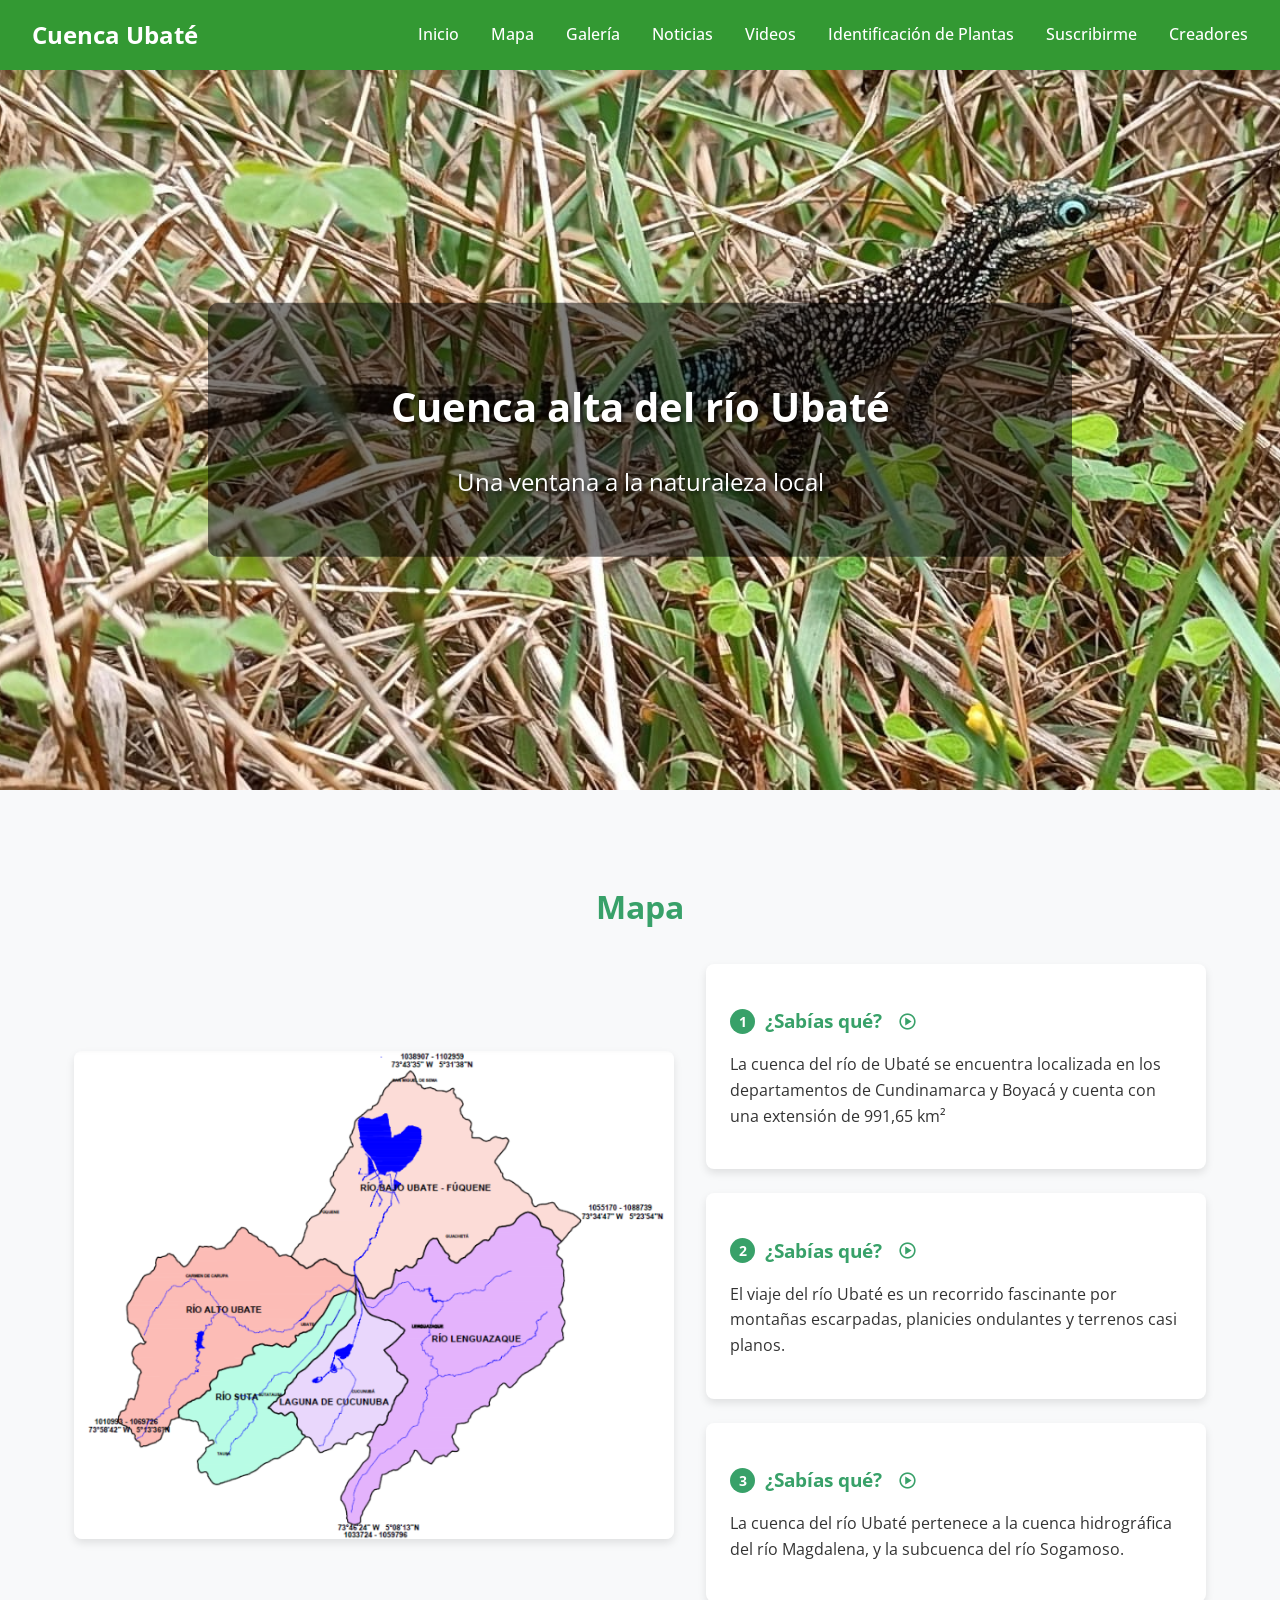
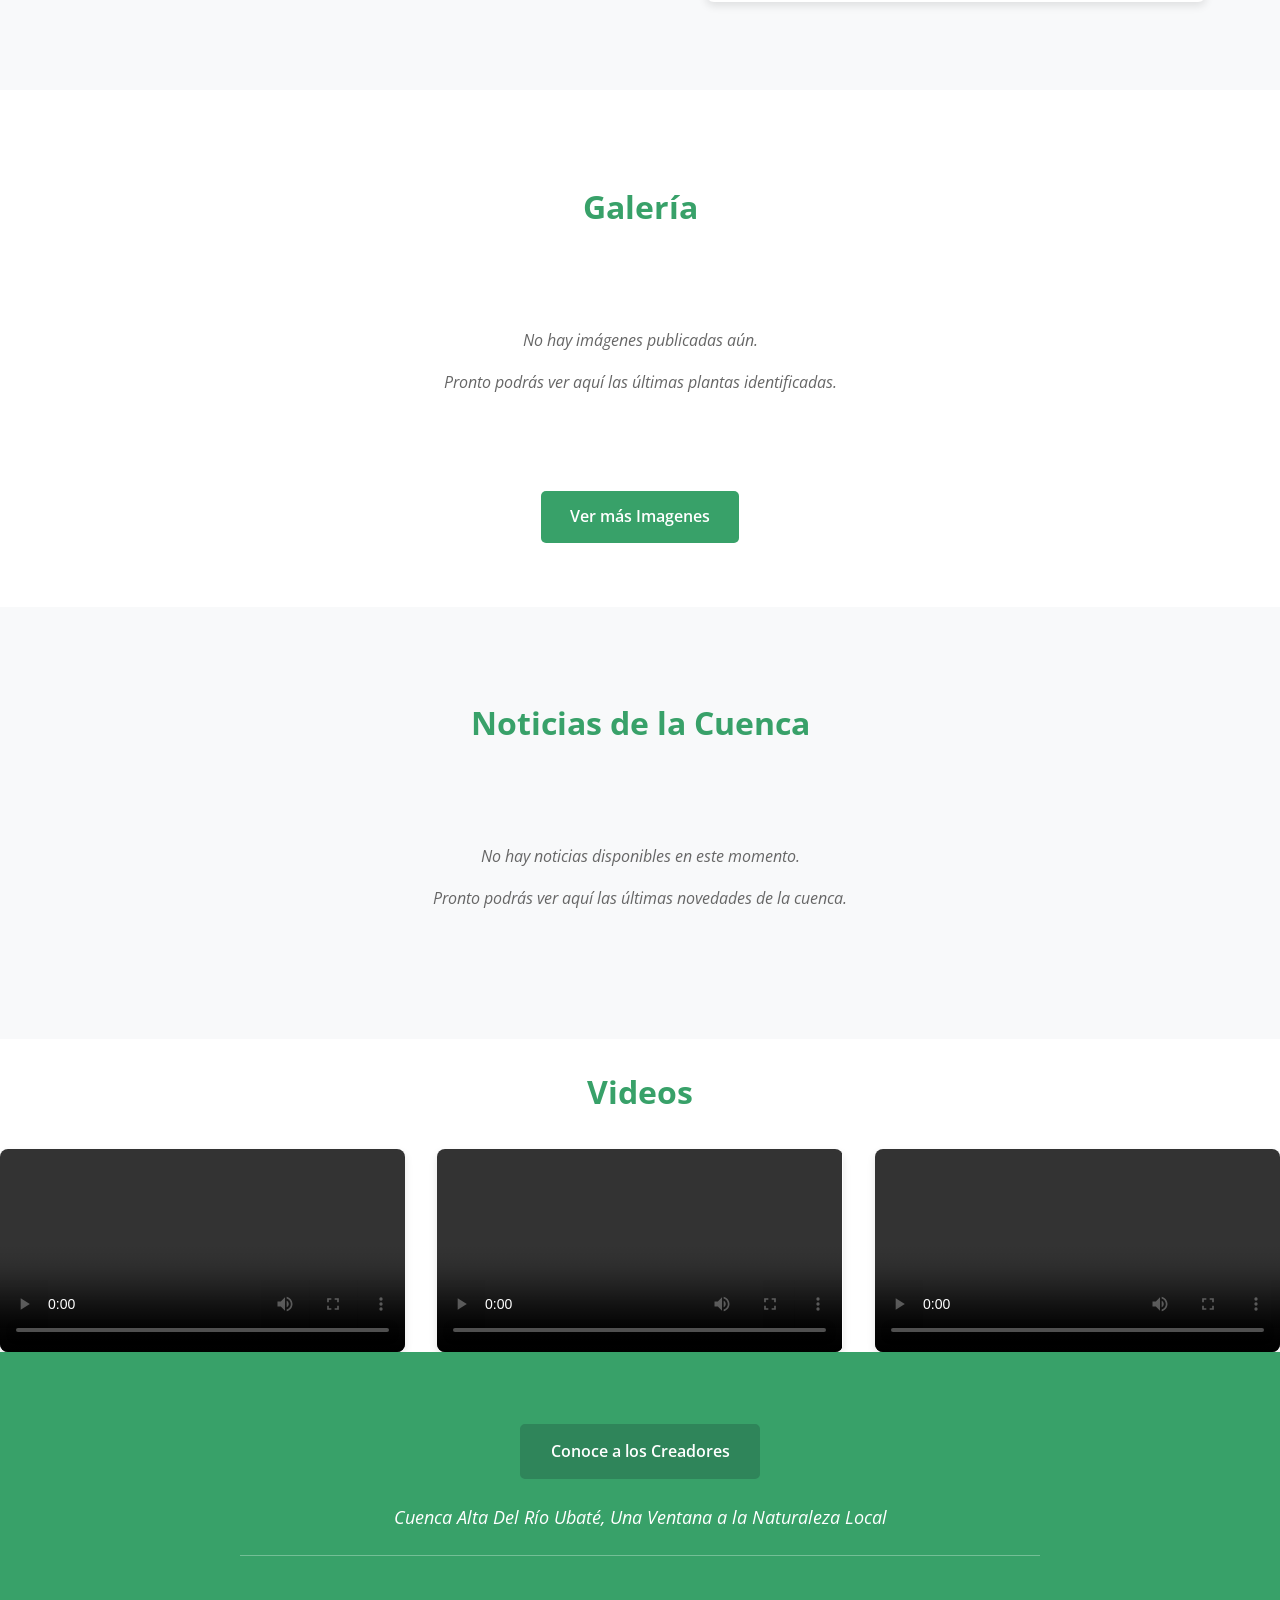
==== index.html @ 206777fc "Add files via upload" ====
<!DOCTYPE html>
<html lang="es">
<head>
    <meta charset="UTF-8">
    <meta name="viewport" content="width=device-width, initial-scale=1.0">
    <title>Cuenca Alta del Río de Ubaté</title>
    <!-- CSS -->
    <link rel="stylesheet" href="assets/css/styles.css">
    <link href="https://fonts.googleapis.com/css2?family=Open+Sans:wght@300;400;700&display=swap" rel="stylesheet">
    <link href='https://unpkg.com/boxicons@2.0.5/css/boxicons.min.css' rel='stylesheet'>
</head>
<body>
    <!-- Menú de navegación -->
    <header class="header">
        <nav class="nav">
            <a href="bienvenido.html" class="logo">Cuenca Ubaté</a>
            <ul class="nav-menu">
                <li class="nav-item"><a href="#Inicio" class="nav-link">Inicio</a></li>
                <li class="nav-item"><a href="#Mapa" class="nav-link">Mapa</a></li>
                <li class="nav-item"><a href="#Galeria" class="nav-link">Galería</a></li>
                <li class="nav-item"><a href="#Noticias" class="nav-link">Noticias</a></li>
                <li class="nav-item"><a href="#Biodiversidad" class="nav-link">Videos</a></li>
                <li class="nav-item"><a href="identificador-plantas.html" class="nav-link">Identificación de Plantas</a></li>
                <li class="nav-item"><a href="suscripcion.html" class="nav-link">Suscribirme</a></li>
                <li class="nav-item"><a href="contactos.html" class="nav-link">Creadores</a></li>
            </ul>
            <div class="hamburguer">
                <i class='bx bx-menu'></i>
            </div>
        </nav>
    </header>

    <!-- Carrusel -->
    <section id="Inicio" class="carousel">
        <div class="carousel-inner">
            <div class="carousel-item active">
                <img src="assets/img/imagen1.jpeg" alt="Imagen 1">
                <div class="carousel-caption">
                    <h3>Cuenca alta del río Ubaté</h3>
                    <p>Una ventana a la naturaleza local</p>
                </div>
            </div>
            <div class="carousel-item">
                <img src="assets/img/imagen2.jpeg" alt="Imagen 2">
                <div class="carousel-caption">
                    <h3>Cuenca alta del río Ubaté</h3>
                    <p>Una ventana a la naturaleza local</p>
                </div>
            </div>
            <div class="carousel-item">
                <img src="assets/img/imagen3.jpeg" alt="Imagen 3">
                <div class="carousel-caption">
                    <h3>Cuenca alta del río Ubaté</h3>
                    <p>Una ventana a la naturaleza local</p>
                </div>
            </div>
        </div>
    </section>

    <!-- Sección del Mapa -->
    <section class="services contenedor" id="Mapa">
        <div class="plant-decoration section-plant"></div>
        <h2 class="subtitulo">Mapa</h2>
        <div class="contenedor-servicio">
            <div class="mapa-container">
                <a href="mapa.html" target="_blank">
                    <img src="assets/img/mapa.PNG" alt="Mapa Cuenca Ubaté" class="mapa-imagen">
                </a>
            </div>
            <div class="checklist-servicio">
                <div class="service">
                    <h3 class="n-service"><span class="number">1</span>¿Sabías qué?
                        <button class="audio-player" data-audio="assets/img/audio1.mp3">
                            <i class='bx bx-play-circle'></i>
                            <i class='bx bx-pause-circle'></i>
                        </button>
                    </h3>
                    <p>La cuenca del río de Ubaté se encuentra localizada en los departamentos de Cundinamarca y Boyacá y cuenta con una extensión de 991,65 km²</p>
                </div>
                <div class="service">
                    <h3 class="n-service"><span class="number">2</span>¿Sabías qué?
                        <button class="audio-player" data-audio="assets/img/audio2.mp3">
                            <i class='bx bx-play-circle'></i>
                            <i class='bx bx-pause-circle'></i>
                        </button>
                    </h3>
                    <p>El viaje del río Ubaté es un recorrido fascinante por montañas escarpadas, planicies ondulantes y terrenos casi planos.</p>
                </div>
                <div class="service">
                    <h3 class="n-service"><span class="number">3</span>¿Sabías qué?
                        <button class="audio-player" data-audio="assets/img/audio3.mp3">
                            <i class='bx bx-play-circle'></i>
                            <i class='bx bx-pause-circle'></i>
                        </button>
                    </h3>
                    <p>La cuenca del río Ubaté pertenece a la cuenca hidrográfica del río Magdalena, y la subcuenca del río Sogamoso.</p>
                </div>
            </div>
        </div>
    </section>

    <!-- Galería Modificada -->
    <section class="gallery" id="Galeria">
        <div class="plant-decoration gallery-plant"></div>
        <div class="contenedor">
            <h2 class="subtitulo">Galería</h2>
            <div class="contenedor-galeria centered-gallery" id="imageGallery">
                <!-- Las 3 últimas imágenes se cargarán aquí dinámicamente -->
            </div>
            <!-- Enlace a galería completa -->
            <div class="view-more">
                <a href="galeria_completa.html">Ver más Imagenes</a>
            </div>
        </div>
    </section>

<!-- Sección de Noticias -->
<section class="news contenedor" id="Noticias">
    <div class="plant-decoration news-plant"></div>
    <h2 class="subtitulo">Noticias de la Cuenca</h2>
    <div class="noticias-container" id="noticiasContainer">
        <!-- Las noticias se cargarán aquí dinámicamente como carrusel -->
    </div>
</section>

    <!-- Lightbox -->
    <div class="imagen-light">
        <img src="img/close.svg" alt="Cerrar" class="close">
        <img src="" alt="" class="agregar-imagen">
        <div class="image-info">
            <h3 class="image-title"></h3>
            <p class="image-description"></p>
        </div>
    </div>

    <!-- Videos -->
    <section class="contenedor" id="Biodiversidad">
        <div class="plant-decoration video-plant"></div>
        <h2 class="subtitulo">Videos</h2>
        <section class="experts">
            <div class="cont-expert">
                <video src="assets/img/video1.mp4" controls width="100%"></video>
            </div>
            <div class="cont-expert">
                <video src="assets/img/video2.mp4" controls width="100%"></video>
            </div>
            <div class="cont-expert">
                <video src="assets/img/video3.mp4" controls width="100%"></video>
            </div>
        </section>
    </section>

    <!-- Footer -->
    <footer id="contactos" class="footer-green">
        <div class="footer-content">
            <div class="contact-info">
                <div class="names-container">
                    <div class="contact-link">
                        <a href="contactos.html" class="btn-creadores">Conoce a los Creadores</a>
                    </div>
                </div>
                <div class="tagline">
                    <p class="slogan">Cuenca Alta Del Río Ubaté, Una Ventana a la Naturaleza Local</p>
                </div>
            </div>
            <div class="plant-decoration footer-plant"></div>
        </div>
        <div class="line"></div>
    </footer>

    <script src="assets/js/inicio.js" defer></script>
</body>
</html>
---- assets/css/styles.css ----
/* Estilos generales */
body {
    font-family: 'Open Sans', sans-serif;
    margin: 0;
    padding: 0;
    color: #333;
    line-height: 1.6;
    overflow-x: hidden;
    position: relative;
}

/* Header y navegación */
.header {
    background-color: #339933;
    box-shadow: 0 2px 10px rgba(0, 0, 0, 0.1);
    position: fixed;
    width: 100%;
    top: 0;
    z-index: 1000;
}

.nav {
    display: flex;
    justify-content: space-between;
    align-items: center;
    padding: 1rem 2rem;
}

.logo {
    font-size: 1.5rem;
    font-weight: 700;
    color: #ffffff;
    text-decoration: none;
}

.nav-menu {
    display: flex;
    list-style: none;
    margin: 0;
    padding: 0;
}

.nav-item {
    margin-left: 2rem;
}

.nav-link {
    color: #ffffff;
    text-decoration: none;
    font-weight: 500;
    transition: color 0.3s;
}

.nav-link:hover {
    color: #c8e6c9;
}

.hamburguer {
    display: none;
    cursor: pointer;
    font-size: 1.5rem;
    color: white;
}

/* Carrusel */
.carousel {
    margin-top: 70px;
    position: relative;
    height: 80vh;
    overflow: hidden;
}

.carousel-inner {
    position: relative;
    width: 100%;
    height: 100%;
}

.carousel-item {
    position: absolute;
    width: 100%;
    height: 100%;
    opacity: 0;
    transition: opacity 1s ease-in-out;
}

.carousel-item.active {
    opacity: 1;
}

.carousel-item img {
    width: 100%;
    height: 100%;
    object-fit: cover;
    object-position: center;
}

.carousel-caption {
    position: absolute;
    top: 50%;
    left: 50%;
    transform: translate(-50%, -50%);
    text-align: center;
    color: white;
    text-shadow: 2px 2px 4px rgba(0, 0, 0, 0.7);
    width: 80%;
    max-width: 800px;
    background-color: rgba(0, 0, 0, 0.5);
    padding: 2rem;
    border-radius: 10px;
}

.carousel-caption h3 {
    font-size: 2.5rem;
    margin-bottom: 1rem;
}

.carousel-caption p {
    font-size: 1.5rem;
}

/* Sección Mapa */
.services {
    padding: 4rem 2rem;
    position: relative;
    background-color: #f8f9fa;
}

.subtitulo {
    text-align: center;
    font-size: 2rem;
    margin-bottom: 2rem;
    color: #38A169;
}

.contenedor-servicio {
    display: flex;
    flex-wrap: wrap;
    gap: 2rem;
    justify-content: center;
    align-items: center;
}

.mapa-container {
    flex: 1;
    min-width: 300px;
    max-width: 600px;
    border-radius: 8px;
    overflow: hidden;
    box-shadow: 0 4px 8px rgba(0, 0, 0, 0.1);
    transition: transform 0.3s;
}

.mapa-container:hover {
    transform: translateY(-5px);
}

.mapa-imagen {
    width: 100%;
    height: auto;
    display: block;
    transition: transform 0.3s;
}

.mapa-imagen:hover {
    transform: scale(1.02);
}

.checklist-servicio {
    flex: 1;
    min-width: 300px;
    max-width: 500px;
}

.service {
    background: #fff;
    padding: 1.5rem;
    margin-bottom: 1.5rem;
    border-radius: 8px;
    box-shadow: 0 4px 8px rgba(0, 0, 0, 0.1);
    transition: transform 0.3s;
}

.service:hover {
    transform: translateY(-5px);
}

.n-service {
    display: flex;
    align-items: center;
    color: #38A169;
    margin-bottom: 0.5rem;
}

.number {
    display: inline-block;
    background: #38A169;
    color: white;
    width: 25px;
    height: 25px;
    border-radius: 50%;
    text-align: center;
    line-height: 25px;
    margin-right: 10px;
    font-size: 0.9rem;
}

.audio-player {
    background: none;
    border: none;
    color: #38A169;
    font-size: 1.2rem;
    margin-left: 10px;
    cursor: pointer;
    display: flex;
    align-items: center;
}

.audio-player .bx-pause-circle {
    display: none;
}

/* Galería */
.gallery {
    padding: 4rem 2rem;
    background-color: #fff;
    position: relative;
}

.contenedor-galeria {
    display: grid;
    grid-template-columns: repeat(auto-fill, minmax(300px, 1fr));
    gap: 1.5rem;
    margin-top: 2rem;
}

.img-gallery {
    position: relative;
    border-radius: 8px;
    overflow: hidden;
    box-shadow: 0 4px 8px rgba(0, 0, 0, 0.1);
    transition: transform 0.3s, box-shadow 0.3s;
}

.img-gallery:hover {
    transform: translateY(-5px);
    box-shadow: 0 6px 12px rgba(0, 0, 0, 0.15);
}

.img-gallery img {
    width: 100%;
    height: 250px;
    object-fit: cover;
    display: block;
}

.image-info {
    padding: 1rem;
    background: white;
}

.image-info h3 {
    margin: 0;
    color: #38A169;
}

.image-info p {
    margin: 0.5rem 0 0;
    color: #666;
    font-size: 0.9rem;
}

.view-more {
    text-align: center;
    margin-top: 2rem;
}

.view-more a {
    display: inline-block;
    padding: 0.8rem 1.8rem;
    background: #38A169;
    color: white;
    text-decoration: none;
    border-radius: 5px;
    font-weight: 600;
    transition: background 0.3s;
}

.view-more a:hover {
    background: #2F855A;
}

/* Videos */
.experts {
    display: grid;
    grid-template-columns: repeat(auto-fit, minmax(300px, 1fr));
    gap: 2rem;
    margin-top: 2rem;
}

.cont-expert {
    background: white;
    border-radius: 8px;
    overflow: hidden;
    box-shadow: 0 4px 8px rgba(0, 0, 0, 0.1);
    transition: transform 0.3s;
}

.cont-expert:hover {
    transform: translateY(-5px);
}

.cont-expert video {
    width: 100%;
    display: block;
}

/* Footer */
.footer-green {
    background: #38A169;
    color: white;
    padding: 3rem 2rem;
    text-align: center;
    position: relative;
}

.footer-content {
    max-width: 1200px;
    margin: 0 auto;
}

.names-container {
    margin-bottom: 1rem;
}

.brand {
    margin: 0.5rem 0;
    font-size: 1.2rem;
}

.slogan {
    font-size: 1.1rem;
    font-style: italic;
    margin-bottom: 1.5rem;
}

.line {
    height: 1px;
    background: rgba(255, 255, 255, 0.3);
    margin: 1.5rem auto;
    max-width: 800px;
}

/* Lightbox */
.imagen-light {
    position: fixed;
    top: 0;
    left: 0;
    width: 100%;
    height: 100%;
    background: rgba(0, 0, 0, 0.8);
    display: flex;
    justify-content: center;
    align-items: center;
    z-index: 2000;
    opacity: 0;
    pointer-events: none;
    transition: opacity 0.3s;
}

.imagen-light.show {
    opacity: 1;
    pointer-events: auto;
}

.imagen-light img.close {
    position: absolute;
    top: 20px;
    right: 20px;
    width: 30px;
    cursor: pointer;
    filter: brightness(0) invert(1);
}

.imagen-light .agregar-imagen {
    max-width: 80%;
    max-height: 80%;
    object-fit: contain;
}

.imagen-light .image-info {
    position: absolute;
    bottom: 20px;
    left: 0;
    right: 0;
    background: rgba(0, 0, 0, 0.7);
    color: white;
    padding: 1rem;
    text-align: center;
}

/* Modal de Login */
.modal {
    display: none;
    position: fixed;
    top: 0;
    left: 0;
    width: 100%;
    height: 100%;
    background: rgba(0, 0, 0, 0.5);
    z-index: 1000;
    justify-content: center;
    align-items: center;
}

.modal.show {
    display: flex;
}

.modal-content {
    background: white;
    padding: 2rem;
    border-radius: 8px;
    width: 90%;
    max-width: 400px;
    position: relative;
}

.close-modal {
    position: absolute;
    top: 10px;
    right: 10px;
    font-size: 1.5rem;
    cursor: pointer;
    color: #666;
}

.form-group {
    margin-bottom: 1.5rem;
}

.form-group label {
    display: block;
    margin-bottom: 0.5rem;
    font-weight: 600;
    color: #333;
}

.form-group input {
    width: 100%;
    padding: 0.8rem;
    border: 1px solid #ddd;
    border-radius: 4px;
    font-size: 1rem;
    transition: border-color 0.3s;
}

.form-group input:focus {
    border-color: #38A169;
    outline: none;
}

.submit-btn {
    width: 100%;
    padding: 0.8rem;
    background: #38A169;
    color: white;
    border: none;
    border-radius: 4px;
    font-size: 1rem;
    font-weight: 600;
    cursor: pointer;
    transition: background 0.3s;
}

.submit-btn:hover {
    background: #2F855A;
}

/* Efecto shake para errores */
@keyframes shake {
    0%, 100% { transform: translateX(0); }
    20%, 60% { transform: translateX(-5px); }
    40%, 80% { transform: translateX(5px); }
}

.shake {
    animation: shake 0.5s ease;
}

/* Mensajes de error/success */
.error-message {
    display: none;
    color: #e53e3e;
    background: #fed7d7;
    padding: 0.5rem 1rem;
    border-radius: 4px;
    margin-top: 0.5rem;
    font-size: 0.9rem;
}

.success-message {
    display: none;
    color: #38a169;
    background: #c6f6d5;
    padding: 0.5rem 1rem;
    border-radius: 4px;
    margin-top: 0.5rem;
    font-size: 0.9rem;
}

/* Sección de Noticias */
.news {
    padding: 4rem 2rem;
    background-color: #f8f9fa;
    position: relative;
}

.noticias-container {
    display: grid;
    grid-template-columns: repeat(auto-fit, minmax(350px, 1fr));
    gap: 2rem;
    margin-top: 2rem;
}

.noticia-card {
    background: white;
    border-radius: 8px;
    overflow: hidden;
    box-shadow: 0 4px 8px rgba(0, 0, 0, 0.1);
    transition: transform 0.3s, box-shadow 0.3s;
}

.noticia-card:hover {
    transform: translateY(-5px);
    box-shadow: 0 6px 12px rgba(0, 0, 0, 0.15);
}

.noticia-imagen {
    width: 100%;
    height: 200px;
    overflow: hidden;
}

.noticia-imagen img {
    width: 100%;
    height: 100%;
    object-fit: cover;
    transition: transform 0.3s;
}

.noticia-card:hover .noticia-imagen img {
    transform: scale(1.05);
}

.noticia-contenido {
    padding: 1.5rem;
}

.noticia-contenido h3 {
    margin: 0 0 0.5rem 0;
    color: #38A169;
    font-size: 1.2rem;
}

.noticia-fecha {
    color: #666;
    font-size: 0.9rem;
    margin-bottom: 1rem;
    font-style: italic;
}

.noticia-descripcion {
    color: #333;
    margin-bottom: 1rem;
    line-height: 1.5;
}

.noticia-enlace {
    display: inline-block;
    color: #38A169;
    text-decoration: none;
    font-weight: 600;
    transition: color 0.3s;
}

.noticia-enlace:hover {
    color: #2F855A;
    text-decoration: underline;
}

/* Mensaje cuando no hay noticias */
.no-news {
    text-align: center;
    padding: 3rem;
    color: #666;
    font-style: italic;
    grid-column: 1 / -1;
}

/* Responsive para noticias */
@media (max-width: 768px) {
    .noticias-container {
        grid-template-columns: 1fr;
    }
    
    .noticia-card {
        margin-bottom: 1rem;
    }
}

/* Responsive */
@media (max-width: 768px) {
    .nav-menu {
        position: fixed;
        top: 70px;
        left: -100%;
        width: 100%;
        height: calc(100vh - 70px);
        background: white;
        flex-direction: column;
        align-items: center;
        padding: 2rem 0;
        transition: left 0.3s;
    }

    .nav-menu.spread {
        left: 0;
    }

    .nav-item {
        margin: 1rem 0;
    }

    .nav-link {
        color: #333;
    }

    .hamburguer {
        display: block;
    }

    .carousel {
        height: 60vh;
    }

    .carousel-caption h3 {
        font-size: 1.8rem;
    }

    .carousel-caption p {
        font-size: 1.2rem;
    }

    .contenedor-servicio {
        flex-direction: column;
    }

    .mapa-container, .checklist-servicio {
        width: 100%;
        max-width: 100%;
    }
}

@media (max-width: 480px) {
    .carousel {
        height: 50vh;
    }

    .carousel-caption {
        padding: 1rem;
        width: 90%;
    }

    .carousel-caption h3 {
        font-size: 1.5rem;
    }

    .carousel-caption p {
        font-size: 1rem;
    }

    .nav {
        padding: 1rem;
    }

    .logo {
        font-size: 1.2rem;
    }
}

/* ANIMACIÓN DE HOJAS - VERSIÓN MEJORADA */
.leaf {
    position: fixed;
    top: -150px;
    width: 120px;
    height: 120px;
    min-width: 120px;
    min-height: 120px;
    z-index: 9998;
    pointer-events: none;
    background-size: contain;
    background-repeat: no-repeat;
    background-position: center;
    opacity: 0;
    animation: falling linear forwards;
    transform-origin: center;
    will-change: transform;
    image-rendering: -webkit-optimize-contrast;
    image-rendering: crisp-edges;
    filter: drop-shadow(2px 2px 3px rgba(0,0,0,0.3));
}

@keyframes falling {
    0% {
        transform: translate(var(--start-x, 0), 0) rotate(0deg) scale(1);
        opacity: 0;
    }
    10% {
        opacity: 0.9;
    }
    90% {
        opacity: 0.9;
    }
    100% {
        transform: translate(var(--end-x, 0), calc(100vh + 150px)) rotate(var(--rotation, 720deg)) scale(1);
        opacity: 0;
    }
}

/* EFECTO SHAKE PARA CONTRASEÑA */
.shake {
    animation: shake 0.5s;
}

@keyframes shake {
    0%, 100% { transform: translateX(0); }
    20%, 60% { transform: translateX(-5px); }
    40%, 80% { transform: translateX(5px); }
}

/* Galería centrada */
.centered-gallery {
    display: flex !important;
    justify-content: center !important;
    flex-wrap: wrap !important;
    gap: 2rem !important;
}

.centered-gallery .img-gallery {
    flex: 0 0 calc(33.333% - 2rem) !important;
    max-width: 350px !important;
    min-width: 300px !important;
}

/* Loading para galería */
.gallery-loading {
    text-align: center;
    padding: 2rem;
    color: #38A169;
}

.gallery-loading .spinner {
    border: 4px solid #f3f3f3;
    border-top: 4px solid #38A169;
    border-radius: 50%;
    width: 40px;
    height: 40px;
    animation: spin 2s linear infinite;
    margin: 0 auto 1rem;
}

@keyframes spin {
    0% { transform: rotate(0deg); }
    100% { transform: rotate(360deg); }
}

/* Mensaje cuando no hay imágenes */
.no-images {
    text-align: center;
    padding: 3rem;
    color: #666;
    font-style: italic;
}


/* Carrusel de Noticias */
.news-carousel {
    position: relative;
    max-width: 1200px;
    margin: 0 auto;
    padding: 0 50px;
}

.carousel-container {
    position: relative;
    overflow: hidden;
    border-radius: 12px;
    box-shadow: 0 8px 32px rgba(0, 0, 0, 0.1);
}

.carousel-track {
    display: flex;
    transition: transform 0.5s ease-in-out;
}

.carousel-slide {
    flex: 0 0 100%;
    display: none;
    opacity: 0;
    transition: opacity 0.5s ease-in-out;
}

.carousel-slide.active {
    display: block;
    opacity: 1;
}

.carousel-btn {
    position: absolute;
    top: 50%;
    transform: translateY(-50%);
    background: rgba(56, 161, 105, 0.8);
    border: none;
    color: white;
    width: 50px;
    height: 50px;
    border-radius: 50%;
    cursor: pointer;
    display: flex;
    align-items: center;
    justify-content: center;
    font-size: 24px;
    transition: all 0.3s ease;
    z-index: 10;
}

.carousel-btn:hover {
    background: rgba(56, 161, 105, 1);
    transform: translateY(-50%) scale(1.1);
}

.prev-btn {
    left: 10px;
}

.next-btn {
    right: 10px;
}

.carousel-indicators {
    display: flex;
    justify-content: center;
    gap: 10px;
    margin-top: 20px;
}

.indicator {
    width: 12px;
    height: 12px;
    border-radius: 50%;
    border: none;
    background: #ccc;
    cursor: pointer;
    transition: all 0.3s ease;
}

.indicator.active {
    background: #38A169;
    transform: scale(1.2);
}

.indicator:hover {
    background: #38A169;
}

/* Noticias en carrusel - ajustes */
.news-carousel .noticia-card {
    margin: 0;
    height: auto;
    min-height: 400px;
}

.news-carousel .noticia-imagen {
    height: 300px;
}

/* Lightbox mejorado */
.imagen-light {
    position: fixed;
    top: 0;
    left: 0;
    width: 100%;
    height: 100%;
    background: rgba(0, 0, 0, 0.95);
    display: flex;
    justify-content: center;
    align-items: center;
    z-index: 2000;
    opacity: 0;
    pointer-events: none;
    transition: opacity 0.3s;
}

.imagen-light.show {
    opacity: 1;
    pointer-events: auto;
}

.imagen-light .close {
    position: absolute;
    top: 30px;
    right: 30px;
    width: 40px;
    height: 40px;
    cursor: pointer;
    filter: brightness(0) invert(1);
    z-index: 2001;
    background: rgba(255, 255, 255, 0.1);
    border-radius: 50%;
    padding: 8px;
    transition: all 0.3s ease;
}

.imagen-light .close:hover {
    background: rgba(255, 255, 255, 0.2);
    transform: scale(1.1);
}

.imagen-light .agregar-imagen {
    max-width: 90%;
    max-height: 70vh;
    object-fit: contain;
    border-radius: 8px;
    box-shadow: 0 20px 60px rgba(0, 0, 0, 0.5);
}

.imagen-light .image-info {
    position: absolute;
    bottom: 30px;
    left: 50%;
    transform: translateX(-50%);
    background: rgba(0, 0, 0, 0.8);
    color: white;
    padding: 1.5rem 2rem;
    text-align: center;
    border-radius: 8px;
    max-width: 600px;
    width: 90%;
}

.imagen-light .image-title {
    margin: 0 0 0.5rem 0;
    font-size: 1.5rem;
    color: #38A169;
}

.imagen-light .image-description {
    margin: 0;
    font-size: 1rem;
    line-height: 1.5;
}

/* Menú hamburguesa mejorado para móviles */
@media (max-width: 768px) {
    .nav-menu {
        position: fixed;
        top: 70px;
        left: -100%;
        width: 100%;
        height: calc(100vh - 70px);
        background: white;
        flex-direction: column;
        align-items: center;
        padding: 2rem 0;
        transition: left 0.3s ease-in-out;
        z-index: 999;
        box-shadow: 0 5px 15px rgba(0, 0, 0, 0.1);
    }

    .nav-menu.spread {
        left: 0;
    }

    .nav-item {
        margin: 1rem 0;
        width: 100%;
        text-align: center;
    }

    .nav-link {
        color: #333;
        font-size: 1.1rem;
        padding: 0.8rem 2rem;
        display: block;
        width: 100%;
        transition: background-color 0.3s;
    }

    .nav-link:hover {
        background-color: #f8f9fa;
        color: #38A169;
    }

    .hamburguer {
        display: block;
        z-index: 1000;
    }

    /* Carrusel de noticias en móviles */
    .news-carousel {
        padding: 0 20px;
    }

    .carousel-btn {
        width: 40px;
        height: 40px;
        font-size: 20px;
    }

    .prev-btn {
        left: 5px;
    }

    .next-btn {
        right: 5px;
    }

    .news-carousel .noticia-imagen {
        height: 200px;
    }

    /* Lightbox en móviles */
    .imagen-light .close {
        top: 15px;
        right: 15px;
        width: 35px;
        height: 35px;
    }

    .imagen-light .agregar-imagen {
        max-width: 95%;
        max-height: 60vh;
    }

    .imagen-light .image-info {
        bottom: 15px;
        padding: 1rem;
    }

    .imagen-light .image-title {
        font-size: 1.2rem;
    }

    .imagen-light .image-description {
        font-size: 0.9rem;
    }
}

@media (max-width: 480px) {
    .news-carousel {
        padding: 0 10px;
    }

    .carousel-btn {
        width: 35px;
        height: 35px;
        font-size: 18px;
    }

    .news-carousel .noticia-imagen {
        height: 180px;
    }
}


/* Nueva regla para la frase sobre la cuenca */
.cuenca-quote {
    font-style: italic;
    color: rgba(255, 255, 255, 0.9);
    font-size: 1.1rem;
    line-height: 1.6;
    margin: 1rem 0;
    text-align: center;
    max-width: 800px;
    margin-left: auto;
    margin-right: auto;
    text-shadow: 1px 1px 2px rgba(0, 0, 0, 0.3);
}

/* Botón para creadores */
.contact-link {
    text-align: center;
    margin: 1.5rem 0;
}

.btn-creadores {
    display: inline-block;
    padding: 0.8rem 1.8rem;
    background: #2F855A;
    color: white;
    text-decoration: none;
    border-radius: 5px;
    font-weight: 600;
    transition: all 0.3s ease;
    border: 2px solid #2F855A;
}

.btn-creadores:hover {
    background: transparent;
    color: white;
    border-color: white;
}

/* Enlace activo en el menú */
.nav-link.active {
    color: #c8e6c9;
    font-weight: 600;
}
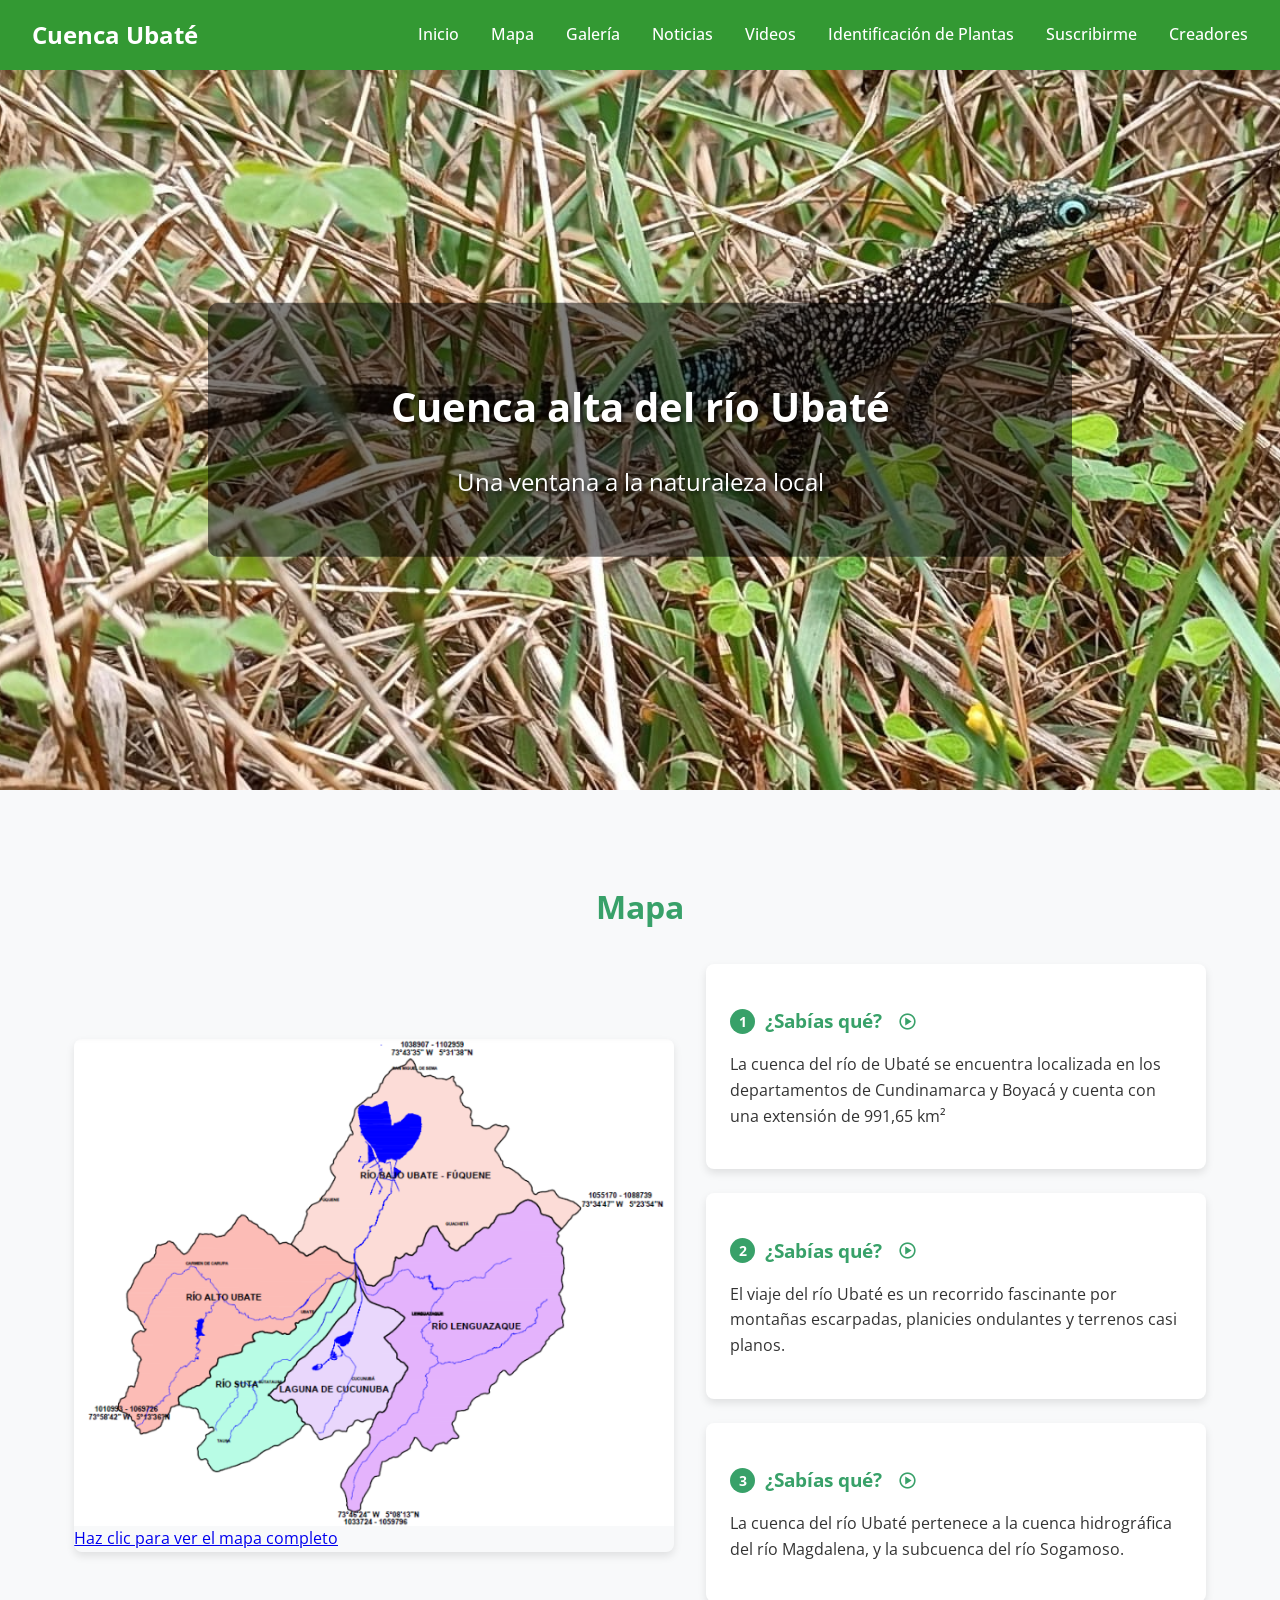
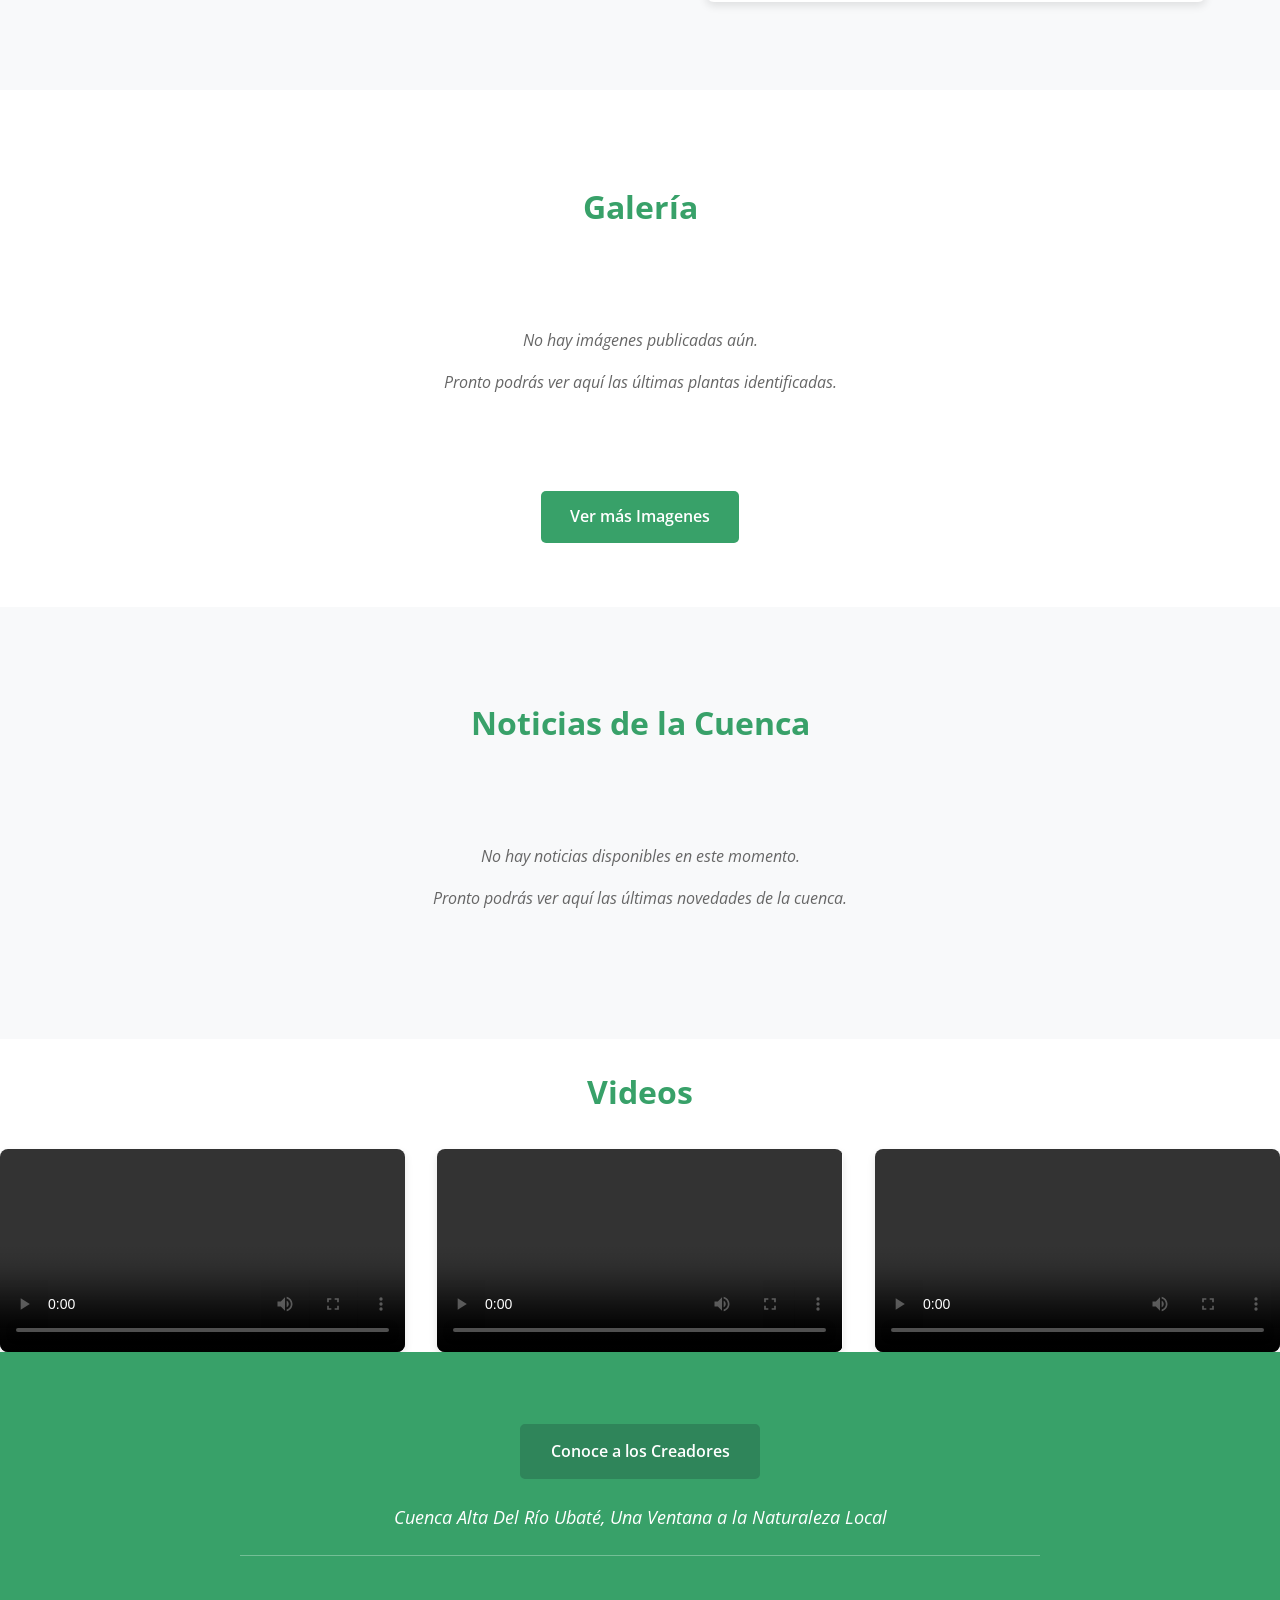
==== commit 46a931ad: "Fix map section link to use relative path Corrected the link in the map section to use a relative pa" ====
--- a/index.html
+++ b/index.html
@@ -57,14 +57,18 @@
         </div>
     </section>
 
-    <!-- Sección del Mapa -->
+    <!-- Sección del Mapa - ENLACE CORREGIDO -->
     <section class="services contenedor" id="Mapa">
         <div class="plant-decoration section-plant"></div>
         <h2 class="subtitulo">Mapa</h2>
         <div class="contenedor-servicio">
             <div class="mapa-container">
-                <a href="mapa.html" target="_blank">
+                <!-- 🔥 ENLACE CORREGIDO: Quitar target="_blank" y usar ruta relativa -->
+                <a href="./mapa.html">
                     <img src="assets/img/mapa.PNG" alt="Mapa Cuenca Ubaté" class="mapa-imagen">
+                    <div class="mapa-overlay">
+                        <span>Haz clic para ver el mapa completo</span>
+                    </div>
                 </a>
             </div>
             <div class="checklist-servicio">
@@ -99,6 +103,7 @@
         </div>
     </section>
 
+    <!-- Resto del código se mantiene igual -->
     <!-- Galería Modificada -->
     <section class="gallery" id="Galeria">
         <div class="plant-decoration gallery-plant"></div>
@@ -114,18 +119,18 @@
         </div>
     </section>
 
-<!-- Sección de Noticias -->
-<section class="news contenedor" id="Noticias">
-    <div class="plant-decoration news-plant"></div>
-    <h2 class="subtitulo">Noticias de la Cuenca</h2>
-    <div class="noticias-container" id="noticiasContainer">
-        <!-- Las noticias se cargarán aquí dinámicamente como carrusel -->
-    </div>
-</section>
+    <!-- Sección de Noticias -->
+    <section class="news contenedor" id="Noticias">
+        <div class="plant-decoration news-plant"></div>
+        <h2 class="subtitulo">Noticias de la Cuenca</h2>
+        <div class="noticias-container" id="noticiasContainer">
+            <!-- Las noticias se cargarán aquí dinámicamente como carrusel -->
+        </div>
+    </section>
 
     <!-- Lightbox -->
     <div class="imagen-light">
-        <img src="img/close.svg" alt="Cerrar" class="close">
+        <img src="assets/img/close.svg" alt="Cerrar" class="close">
         <img src="" alt="" class="agregar-imagen">
         <div class="image-info">
             <h3 class="image-title"></h3>
@@ -168,6 +173,6 @@
         <div class="line"></div>
     </footer>
 
-    <script src="assets/js/inicio.js" defer></script>
+    <script src="assets/js/inicio.js"></script>
 </body>
-</html>+</html>
